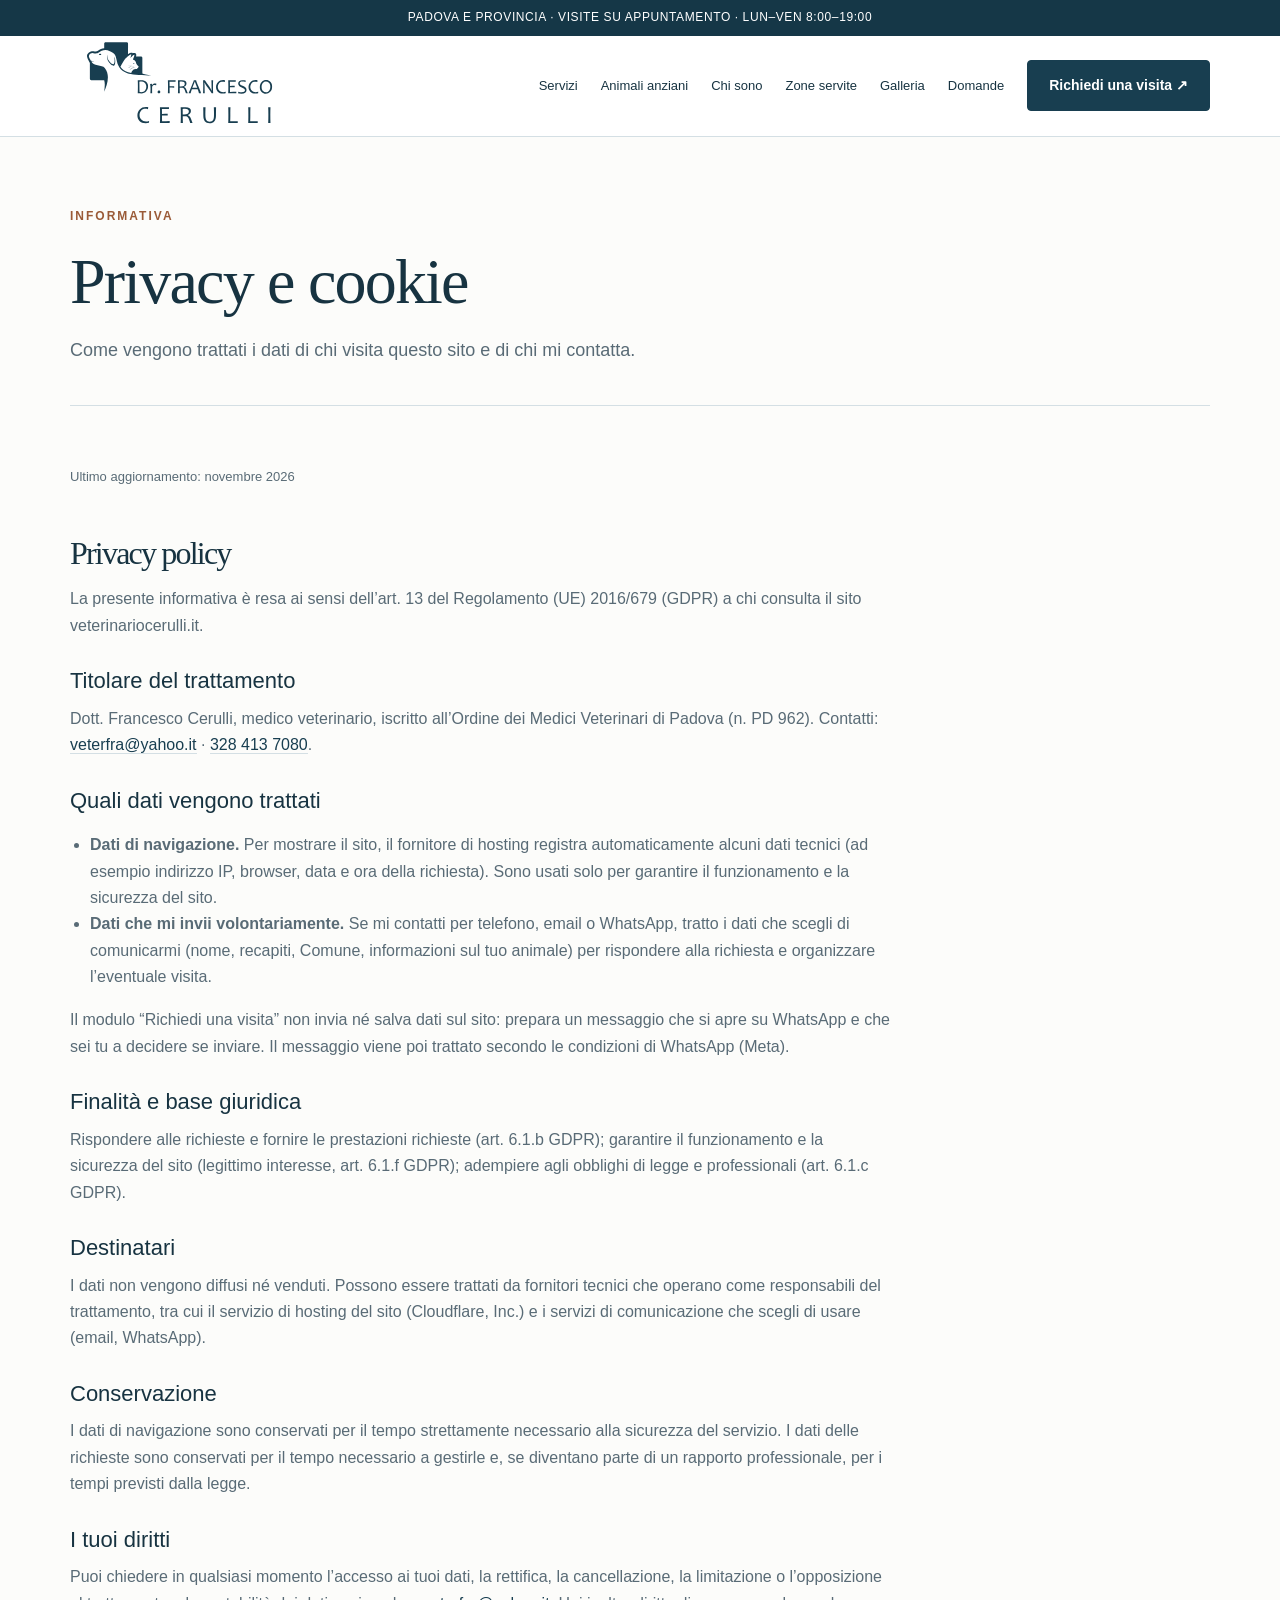
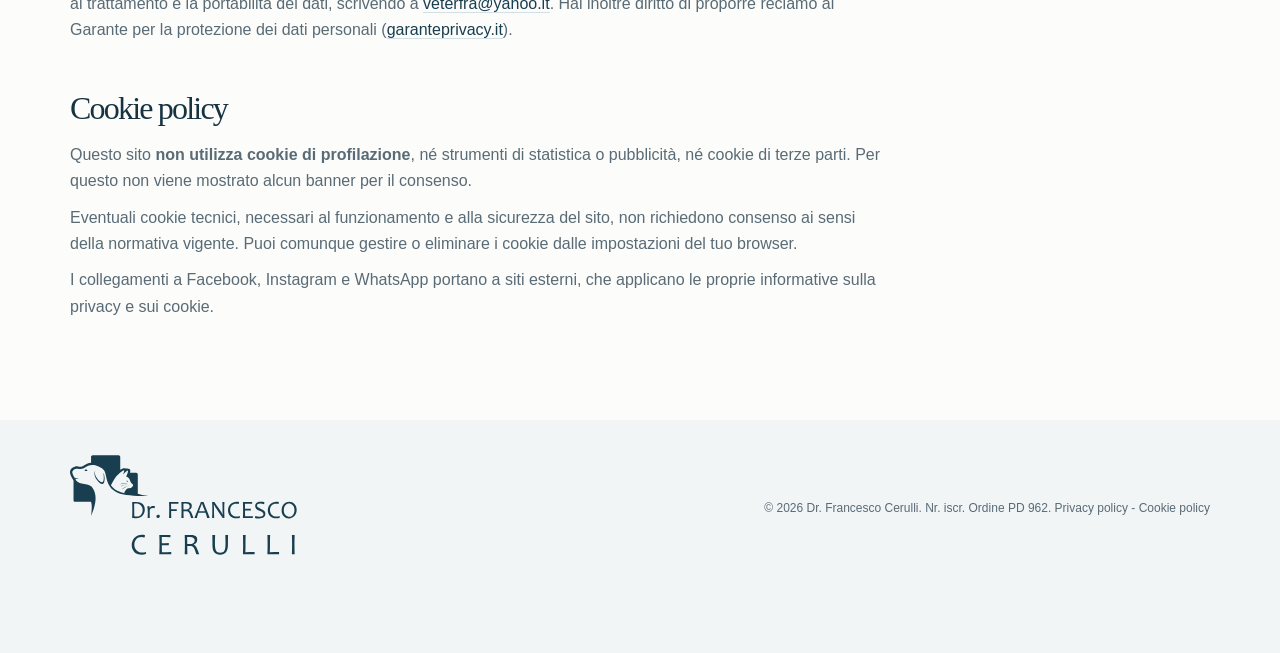
==== privacy.html @ a3e563b5 "Pagine Privacy/Cookie e Testimonianze, recensioni reali in home, redirect privacy" ====
<!doctype html><html lang="it"><head><meta charset="utf-8"><meta name="viewport" content="width=device-width,initial-scale=1"><meta name="description" content="Informativa privacy e cookie del sito veterinariocerulli.it."><title>Privacy e cookie | Francesco Cerulli, veterinario a domicilio</title><link rel="stylesheet" href="/assets/style.css"></head><body><a class="skip" href="#contenuto">Vai al contenuto</a><div class="topbar">PADOVA E PROVINCIA · VISITE SU APPUNTAMENTO · LUN–VEN 8:00–19:00</div><header class="header"><div class="wrap nav"><a class="brand" href="/"><img class="real-logo" src="assets/logo.svg" alt="Dott. Francesco Cerulli — logo con cane e gatto"></a><nav aria-label="Menu principale"><a href="/#servizi">Servizi</a><a href="/#anziani">Animali anziani</a><a href="/#chi-sono">Chi sono</a><a href="/#zone">Zone servite</a><a href="/#galleria">Galleria</a><a href="/#domande">Domande</a><a class="btn" href="/#contatti">Richiedi una visita ↗</a></nav><button class="menu" aria-label="Apri menu" aria-expanded="false">Menu ☰</button></div></header>
<main id="contenuto"><div class="wrap"><div class="page-hero"><div class="eyebrow">Informativa</div><h1 class="serif" style="font-size:clamp(42px,5vw,66px)">Privacy e cookie</h1><p>Come vengono trattati i dati di chi visita questo sito e di chi mi contatta.</p></div><div class="legal">
<p class="updated">Ultimo aggiornamento: novembre 2026</p>
<h2>Privacy policy</h2>
<p>La presente informativa è resa ai sensi dell’art. 13 del Regolamento (UE) 2016/679 (GDPR) a chi consulta il sito veterinariocerulli.it.</p>
<h3>Titolare del trattamento</h3>
<p>Dott. Francesco Cerulli, medico veterinario, iscritto all’Ordine dei Medici Veterinari di Padova (n. PD 962). Contatti: <a href="mailto:veterfra@yahoo.it">veterfra@yahoo.it</a> · <a href="tel:+393284137080">328 413 7080</a>.</p>
<h3>Quali dati vengono trattati</h3>
<ul><li><strong>Dati di navigazione.</strong> Per mostrare il sito, il fornitore di hosting registra automaticamente alcuni dati tecnici (ad esempio indirizzo IP, browser, data e ora della richiesta). Sono usati solo per garantire il funzionamento e la sicurezza del sito.</li>
<li><strong>Dati che mi invii volontariamente.</strong> Se mi contatti per telefono, email o WhatsApp, tratto i dati che scegli di comunicarmi (nome, recapiti, Comune, informazioni sul tuo animale) per rispondere alla richiesta e organizzare l’eventuale visita.</li></ul>
<p>Il modulo “Richiedi una visita” non invia né salva dati sul sito: prepara un messaggio che si apre su WhatsApp e che sei tu a decidere se inviare. Il messaggio viene poi trattato secondo le condizioni di WhatsApp (Meta).</p>
<h3>Finalità e base giuridica</h3>
<p>Rispondere alle richieste e fornire le prestazioni richieste (art. 6.1.b GDPR); garantire il funzionamento e la sicurezza del sito (legittimo interesse, art. 6.1.f GDPR); adempiere agli obblighi di legge e professionali (art. 6.1.c GDPR).</p>
<h3>Destinatari</h3>
<p>I dati non vengono diffusi né venduti. Possono essere trattati da fornitori tecnici che operano come responsabili del trattamento, tra cui il servizio di hosting del sito (Cloudflare, Inc.) e i servizi di comunicazione che scegli di usare (email, WhatsApp).</p>
<h3>Conservazione</h3>
<p>I dati di navigazione sono conservati per il tempo strettamente necessario alla sicurezza del servizio. I dati delle richieste sono conservati per il tempo necessario a gestirle e, se diventano parte di un rapporto professionale, per i tempi previsti dalla legge.</p>
<h3>I tuoi diritti</h3>
<p>Puoi chiedere in qualsiasi momento l’accesso ai tuoi dati, la rettifica, la cancellazione, la limitazione o l’opposizione al trattamento e la portabilità dei dati, scrivendo a <a href="mailto:veterfra@yahoo.it">veterfra@yahoo.it</a>. Hai inoltre diritto di proporre reclamo al Garante per la protezione dei dati personali (<a href="https://www.garanteprivacy.it" target="_blank" rel="noopener">garanteprivacy.it</a>).</p>
<h2 id="cookie">Cookie policy</h2>
<p>Questo sito <strong>non utilizza cookie di profilazione</strong>, né strumenti di statistica o pubblicità, né cookie di terze parti. Per questo non viene mostrato alcun banner per il consenso.</p>
<p>Eventuali cookie tecnici, necessari al funzionamento e alla sicurezza del sito, non richiedono consenso ai sensi della normativa vigente. Puoi comunque gestire o eliminare i cookie dalle impostazioni del tuo browser.</p>
<p>I collegamenti a Facebook, Instagram e WhatsApp portano a siti esterni, che applicano le proprie informative sulla privacy e sui cookie.</p>
</div></div></main><footer><div class="wrap footer-row"><div class="brand"><img class="real-logo" src="assets/logo.svg" alt="Dott. Francesco Cerulli — logo con cane e gatto"></div><div><p>© 2026 Dr. Francesco Cerulli. Nr. iscr. Ordine PD 962. <a href="/privacy">Privacy policy</a> - <a href="/privacy#cookie">Cookie policy</a></p></div></div></footer><div class="mobile-actions"><a class="btn light" href="tel:+393284137080">Chiama</a><a class="btn light" href="mailto:veterfra@yahoo.it?subject=Richiesta%20visita%20a%20domicilio">Email</a><a class="btn" href="/#contatti">Richiedi visita</a></div><script>document.querySelector('.menu').addEventListener('click',e=>{const open=document.querySelector('.header').classList.toggle('open');e.currentTarget.setAttribute('aria-expanded',open)});</script></body></html>
---- assets/style.css ----
:root{--green:#254b41;--sage:#e8eee6;--cream:#f8f6f0;--ink:#243c34;--muted:#637169;--line:#d6ded5;--gold:#bc8550}*{box-sizing:border-box}html{scroll-behavior:smooth;scroll-padding-top:100px}body{margin:0;background:var(--cream);color:var(--ink);font:17px/1.65 Arial,sans-serif}h1,h2,h3,p{margin:0}h1,h2,.serif{font-family:Georgia,serif;font-weight:400;line-height:1.08;letter-spacing:-1.5px}h1{font-size:clamp(48px,5.6vw,82px)}h2{font-size:clamp(35px,4vw,53px)}h3{font-size:22px;line-height:1.3;font-weight:500}p{color:var(--muted)}a{color:inherit;text-decoration:none}button,input,select,textarea{font:inherit}button,a,input,select,textarea{outline-offset:5px}button{cursor:pointer}.wrap{max-width:1220px;margin:auto;padding:0 40px}.eyebrow{text-transform:uppercase;letter-spacing:2px;font-size:12px;font-weight:700;color:#577064;margin-bottom:20px}.topbar{background:var(--green);color:#fff;text-align:center;padding:8px 15px;font-size:12px;letter-spacing:.6px}.header{position:sticky;top:0;background:#f8f6f0f5;backdrop-filter:blur(14px);z-index:20;border-bottom:1px solid var(--line)}.nav{display:flex;align-items:center;justify-content:space-between;gap:24px;height:90px}.brand{display:flex;align-items:center;gap:12px}.mark{border:1px solid #6f8b79;border-radius:50%;height:43px;width:43px;display:grid;place-items:center;font:26px Georgia}.brand strong{display:block;font-family:Georgia,serif;font-size:23px;font-weight:400;line-height:1.2}.brand small{font-size:10px;letter-spacing:2px;text-transform:uppercase}nav{display:flex;align-items:center;gap:23px;font-size:13px}.btn{display:inline-flex;align-items:center;justify-content:center;gap:12px;background:var(--green);color:white;border:1px solid var(--green);border-radius:5px;padding:14px 21px;font-size:14px;font-weight:600;line-height:1.5}.btn.light{background:transparent;color:var(--green);border-color:#aebeb1}.btn.white{background:var(--cream);color:var(--green);border-color:var(--cream)}.actions{display:flex;flex-wrap:wrap;gap:12px;margin-top:28px}.hero{display:grid;grid-template-columns:1.05fr 1fr;gap:55px;padding-top:64px;padding-bottom:65px;align-items:center}.hero p{max-width:460px;margin-top:25px;font-size:18px}.hero h1 em{color:#69816b;font-weight:400}.hero-photo{position:relative;height:560px}.hero-photo img{width:100%;height:100%;object-fit:cover;border-radius:110px 8px 8px 8px;object-position:center}.photo-note{position:absolute;left:-27px;bottom:30px;background:var(--cream);padding:19px 25px;box-shadow:0 10px 40px #233d3520;border-radius:5px;font-size:14px}.photo-note strong{display:block;font-family:Georgia;font-size:24px;font-weight:400}.small{font-size:13px}.trust{display:grid;grid-template-columns:repeat(3,1fr);border-top:1px solid var(--line);border-bottom:1px solid var(--line);padding:25px 0;gap:30px}.trust span{display:block;color:var(--muted);font-size:13px}.trust strong{font-size:15px;font-weight:500}section{padding:85px 0}.section-head{display:flex;justify-content:space-between;gap:40px;align-items:end;margin-bottom:36px}.section-head p{max-width:355px;font-size:15px}.cards{display:grid;grid-template-columns:repeat(3,1fr);gap:18px}.card{background:#fffdf8;padding:28px;border:1px solid var(--line);border-radius:8px;display:flex;flex-direction:column;align-items:start}.num{color:#799381;font-size:12px;letter-spacing:2px;margin-bottom:26px}.card p{font-size:15px;margin:14px 0 22px}.card button{margin-top:auto;background:none;border:0;border-bottom:1px solid #809586;color:var(--green);padding:0 0 5px;font-size:14px}.band{background:var(--sage)}.split{display:grid;grid-template-columns:1fr 1fr;gap:80px;align-items:center}.senior-art{background:var(--green);border-radius:9px;padding:43px;color:white;position:relative;overflow:hidden}.senior-art:after{content:'+';position:absolute;right:-15px;top:-100px;font:310px Georgia;color:#ffffff08}.senior-art .eyebrow{color:#bdcbb8}.senior-art h3{font-family:Georgia;font-size:35px;line-height:1.2}.check{padding:17px 0;border-bottom:1px solid #ffffff25;font-size:16px;display:flex;gap:14px}.check:last-of-type{border:0}.check span{color:#c3d3b8}.copy p{margin-top:20px}.steps{display:grid;grid-template-columns:repeat(3,1fr);gap:40px;margin-top:40px}.step{border-top:1px solid #aebfb1;padding-top:20px}.step b{font:32px Georgia;color:#718775}.step h3{margin:18px 0 12px}.step p{font-size:15px}.portrait{height:550px;width:100%;object-fit:cover;border-radius:8px 8px 100px 8px;object-position:50% 30%}.facts{margin-top:28px;display:flex;gap:35px;border-top:1px solid var(--line);padding-top:22px}.facts strong{font:30px Georgia}.facts small{display:block;font-size:12px;color:var(--muted)}.zone-grid{display:grid;grid-template-columns:1.2fr 1fr;gap:70px}.towns{display:flex;flex-wrap:wrap;gap:9px;margin:20px 0}.towns span{padding:7px 12px;border:1px solid #c5d2c2;border-radius:4px;font-size:13px}.info-box{border:1px solid var(--line);background:#fffdf8;border-radius:8px;padding:30px}.info-box h3{margin-bottom:18px}.info-box p{font-size:15px;margin:10px 0}.faq{max-width:850px;margin:35px auto 0}details{border-bottom:1px solid var(--line);padding:21px 0}summary{cursor:pointer;font-size:18px;list-style:none;display:flex;justify-content:space-between;gap:20px}summary:after{content:'+';color:#6f8b79}details[open] summary:after{content:'−'}details p{font-size:15px;margin-top:15px;max-width:760px}.contact{background:var(--green);color:var(--cream)}.contact .eyebrow,.contact p{color:#c7d5ca}.contact-grid{display:grid;grid-template-columns:.9fr 1.1fr;gap:80px}.contact a.phone{display:block;font-family:Georgia;font-size:35px;margin-top:30px}.contact .hours{margin-top:25px;font-size:14px}.form{background:var(--cream);color:var(--ink);border-radius:8px;padding:32px}.form h3{margin-bottom:7px}.form p{color:var(--muted);font-size:13px}.fields{display:grid;grid-template-columns:1fr 1fr;gap:16px;margin-top:22px}label{display:block;font-size:13px}input,select,textarea{display:block;width:100%;padding:12px;border:1px solid #c4d0c3;border-radius:4px;background:#fffdf9;color:var(--ink);margin-top:5px;min-width:0;font-size:15px}.full{grid-column:1/-1}textarea{resize:vertical}.form .btn{width:100%;margin-top:20px}.form .hint{margin-top:12px;font-size:12px;color:var(--muted)}footer{padding:35px 0 90px;font-size:12px}.footer-row{display:flex;align-items:center;justify-content:space-between;gap:30px}footer p{max-width:650px}.mobile-actions{display:none}.menu{display:none}.quote{padding:28px;border-left:2px solid #91a48b;background:#fffdf8}.quote p{font:22px/1.5 Georgia;color:var(--green)}.quote small{display:block;margin-top:17px;color:var(--muted)}.quotes{display:grid;grid-template-columns:1fr 1fr;gap:30px}.review-link{display:inline-block;margin-top:25px;font-size:14px;border-bottom:1px solid}.notice{background:#eee5d8;padding:15px 20px;font-size:14px;border-radius:5px;margin-top:25px;color:#625340}.modal{border:0;border-radius:10px;padding:38px;max-width:620px;width:calc(100% - 32px);background:var(--cream);color:var(--ink)}.modal::backdrop{background:#142b24aa;backdrop-filter:blur(5px)}.modal h2{font-size:36px;margin:15px 0 20px}.modal p{margin:12px 0;font-size:16px}.close{float:right;background:none;border:1px solid var(--line);border-radius:50%;width:35px;height:35px}.modal ul{padding-left:20px;color:var(--muted)}.center{text-align:center}.center p{max-width:580px;margin:20px auto}.skip{position:absolute;left:-9999px}.skip:focus{left:10px;z-index:99;background:white;padding:15px}
@media(max-width:1000px){.wrap{padding:0 25px}nav{gap:14px}nav a:not(.btn){display:none}.hero{gap:30px}.hero-photo{height:500px}.split,.contact-grid{gap:40px}.cards{grid-template-columns:repeat(2,1fr)}}@media(max-width:650px){body{font-size:16px}.wrap{padding:0 22px}.nav{height:76px}.brand strong{font-size:19px}.brand small{font-size:8px}nav .btn{display:none}.menu{display:block;border:1px solid var(--line);background:none;border-radius:5px;padding:8px 12px}.header.open nav{position:absolute;top:76px;left:0;right:0;display:flex;flex-direction:column;align-items:stretch;background:var(--cream);padding:20px;box-shadow:0 15px 20px #0001}.header.open nav a{display:block;padding:10px}.hero{grid-template-columns:1fr;padding-top:40px;padding-bottom:35px;gap:35px}h1{font-size:50px}.hero p{font-size:16px}.hero-photo{height:360px;margin-left:12px}.hero-photo img{border-radius:75px 6px 6px 6px}.photo-note{left:-12px;bottom:18px;padding:15px 20px}.trust{grid-template-columns:1fr;gap:15px;padding:22px 0}.trust div{display:flex;align-items:baseline;justify-content:space-between;gap:10px}.trust span{font-size:11px}.trust strong{font-size:13px}section{padding:55px 0}.section-head,.split,.zone-grid,.contact-grid{display:grid;grid-template-columns:1fr;gap:30px}.cards,.steps,.quotes{grid-template-columns:1fr}.card{padding:25px}.num{margin-bottom:16px}.senior-art{padding:28px}.steps{gap:22px}.portrait{height:420px}.fields{grid-template-columns:1fr}.full{grid-column:auto}.form{padding:24px}.mobile-actions{display:flex;position:fixed;bottom:0;left:0;right:0;background:var(--cream);padding:10px 15px calc(10px + env(safe-area-inset-bottom));gap:10px;box-shadow:0 -4px 20px #0001;z-index:25}.mobile-actions a{flex:1;padding:12px 10px}.footer-row{flex-direction:column;text-align:center}.topbar{font-size:10px}.facts{gap:28px}}

/* Restyling petrolio, bianco e rame */
:root{--green:#183e50;--sage:#eaf0f3;--cream:#fcfcfa;--ink:#173341;--muted:#596b76;--line:#d4dfe4;--gold:#aa643e}
body{background:#fcfcfa}h1,h2,.serif{font-family:Georgia,serif;letter-spacing:-1.8px}.topbar{background:#153747}.header{background:#fcfcfaf5}.brand .mark{border-color:#a96e49;color:#a96e49}.eyebrow{color:#9a5a37}.hero{gap:45px;grid-template-columns:.9fr 1.25fr;padding-top:54px;padding-bottom:55px}.hero h1 em{color:#a26340}.hero-photo{height:555px}.hero-photo img{border-radius:8px;object-position:52% center;box-shadow:18px 18px 0 #e6edf0}.photo-note{left:-20px;bottom:22px;border-left:3px solid #b57950;box-shadow:0 12px 30px #15374715}.btn{border-radius:4px;transition:background .2s,transform .2s}.btn:hover{background:#28576b;transform:translateY(-1px)}.btn.light{border-color:#aebfc8}.btn.light:hover{background:#eaf0f3}.btn.white:hover{background:white}.trust{background:#eff3f5;padding:25px 28px;border:0;border-radius:4px}.card{background:white;border-color:#dce4e8;border-radius:4px;border-top:3px solid #aec1ca;transition:box-shadow .2s,border-color .2s}.card:hover{box-shadow:0 12px 30px #1537470c;border-top-color:#ad7049}.num,.step b{color:#9a5a37}.card button{border-color:#a96e49}.senior-art{background:#173e50;border-radius:5px}.senior-art .eyebrow{color:#dfb99b}.senior-art .check span{color:#dfb99b}.senior-art p{color:#dae4e9!important}.check{border-bottom-color:#ffffff26}.portrait{height:610px;object-position:center 25%;border-radius:5px;box-shadow:-15px 15px 0 #dce5e9}.facts{border-color:#c7d7de}.towns span{border-color:#c2d1d9;background:#f5f8f9}.info-box{background:#fff;border-radius:4px}.quote{border-left-color:#ad7049;background:#fff}.notice{background:#f2ebe5;color:#695446}.contact{background:#153747}.contact .eyebrow{color:#e2b796}.contact p{color:#d0dde4}.form{box-shadow:0 15px 45px #001b2920;border-radius:5px}.form p{color:var(--muted)}input,select,textarea{background:white;border-color:#c6d4db}input:focus,select:focus,textarea:focus{outline:2px solid #ab754f}summary:after{color:#a26340}.quote p{color:#183e50}footer{background:#f2f5f6}.modal{border-top:4px solid #a96e49}
@media(max-width:1000px){.hero{grid-template-columns:1fr 1.15fr;gap:30px}.hero-photo{height:520px}.portrait{height:550px}}@media(max-width:650px){.hero{grid-template-columns:1fr;gap:32px;padding-top:35px;padding-bottom:35px}.hero-photo{height:340px;margin-left:0;margin-right:9px}.hero-photo img{object-position:52% center;box-shadow:9px 9px 0 #e6edf0}.photo-note{left:-5px;bottom:12px;padding:12px 16px;max-width:95%}.photo-note strong{font-size:21px}.photo-note{font-size:12px}.trust{padding:22px 16px}.portrait{height:510px;object-position:center 20%;box-shadow:-8px 8px 0 #dce5e9}.header.open nav{background:#fcfcfa}}

.real-logo{display:block;width:230px;height:88px;object-fit:contain}.nav{height:100px}.header{background:#fff}footer .real-logo{width:240px;height:auto} @media(max-width:650px){.real-logo{width:190px;height:76px}.nav{height:84px}.header.open nav{top:84px}footer .real-logo{width:230px}}
@media(max-width:650px){.mobile-actions{gap:7px;padding-left:10px;padding-right:10px}.mobile-actions a{font-size:12px;padding:12px 7px;white-space:nowrap}.mobile-actions a:last-child{flex:1.35}}
.cat-photo{width:100%;height:450px;object-fit:cover;border-radius:5px;box-shadow:-12px 12px 0 #e6edf0}@media(max-width:650px){.cat-photo{height:320px;box-shadow:-7px 7px 0 #e6edf0}}

/* Ritocchi richiesti ai soli riquadri introduttivi */
.hero-photo{height:auto;display:flex;flex-direction:column;gap:20px}.hero-photo>img{height:555px;flex:none}.photo-note{position:static;max-width:none;align-self:stretch;margin:0 0 0 18px;box-shadow:0 6px 20px #1537470a}
.trust{gap:0;padding:25px 18px;border:1px solid var(--line);box-shadow:0 7px 22px #15374708}.trust>div{padding:4px 24px;border-left:1px solid var(--line)}.trust>div:first-child{border-left:0}.trust strong{display:block;margin-bottom:5px;color:var(--green)}
@media(max-width:1000px){.hero-photo>img{height:520px}}
@media(max-width:650px){.hero-photo{height:auto;gap:16px}.hero-photo>img{height:340px}.photo-note{margin:0;max-width:100%;padding:15px 16px}.trust{padding:8px 18px}.trust>div{display:block;padding:16px 0;border-left:0;border-top:1px solid var(--line)}.trust>div:first-child{border-top:0}.trust strong{font-size:14px}.trust span{font-size:12px}}

.social-links{display:flex;flex-wrap:wrap;gap:12px;margin-top:24px}.social-link{display:inline-flex;align-items:center;gap:10px;min-height:44px;padding:9px 15px;border:1px solid #c7d5ca80;border-radius:5px;font-size:14px;color:var(--cream);transition:background .2s}.social-link:hover,.social-link:focus-visible{background:#ffffff18}.social-link svg{width:22px;height:22px;flex-shrink:0}

.gallery{display:grid;grid-template-columns:repeat(3,1fr);gap:16px}.gallery button{padding:0;border:0;background:none;display:block;aspect-ratio:4/3;overflow:hidden;border-radius:5px;box-shadow:0 8px 24px #1537470d}.gallery img{width:100%;height:100%;object-fit:cover;object-position:center 22%;transition:transform .35s}.gallery button:hover img{transform:scale(1.04)}
.lightbox{border:0;padding:0;background:none;max-width:min(1100px,94vw);max-height:92vh;overflow:visible}.lightbox::backdrop{background:#0d2029e6}.lightbox img{display:block;max-width:100%;max-height:82vh;border-radius:5px;margin:auto}.lightbox p{color:#e6edf0;text-align:center;margin-top:12px;font-size:15px}.lightbox .close{position:fixed;top:18px;right:18px;color:#fff;border-color:#ffffff55}.lb-nav{position:fixed;top:50%;transform:translateY(-50%);background:#ffffff1c;color:#fff;border:1px solid #ffffff40;border-radius:50%;width:46px;height:46px;font-size:22px}.lb-prev{left:16px}.lb-next{right:16px}
@media(max-width:1000px){.gallery{grid-template-columns:repeat(2,1fr)}}@media(max-width:650px){.gallery{gap:10px}.lb-nav{top:auto;bottom:20px;transform:none}}

.page-hero{padding:70px 0 40px;border-bottom:1px solid var(--line)}.page-hero p{max-width:620px;margin-top:20px;font-size:18px}
.legal{max-width:820px;padding:50px 0 90px}.legal h2{font-size:32px;margin:48px 0 16px}.legal h3{margin:28px 0 10px}.legal p,.legal li{font-size:16px;color:var(--muted)}.legal p{margin:10px 0}.legal ul{padding-left:20px}.legal a{border-bottom:1px solid var(--line);color:var(--green)}.legal .updated{font-size:13px}
.reviews{display:grid;grid-template-columns:repeat(2,1fr);gap:22px;padding:50px 0 90px}.reviews .quote p{font-size:19px}
@media(max-width:650px){.page-hero{padding:45px 0 30px}.reviews{grid-template-columns:1fr}.legal h2{font-size:27px}}
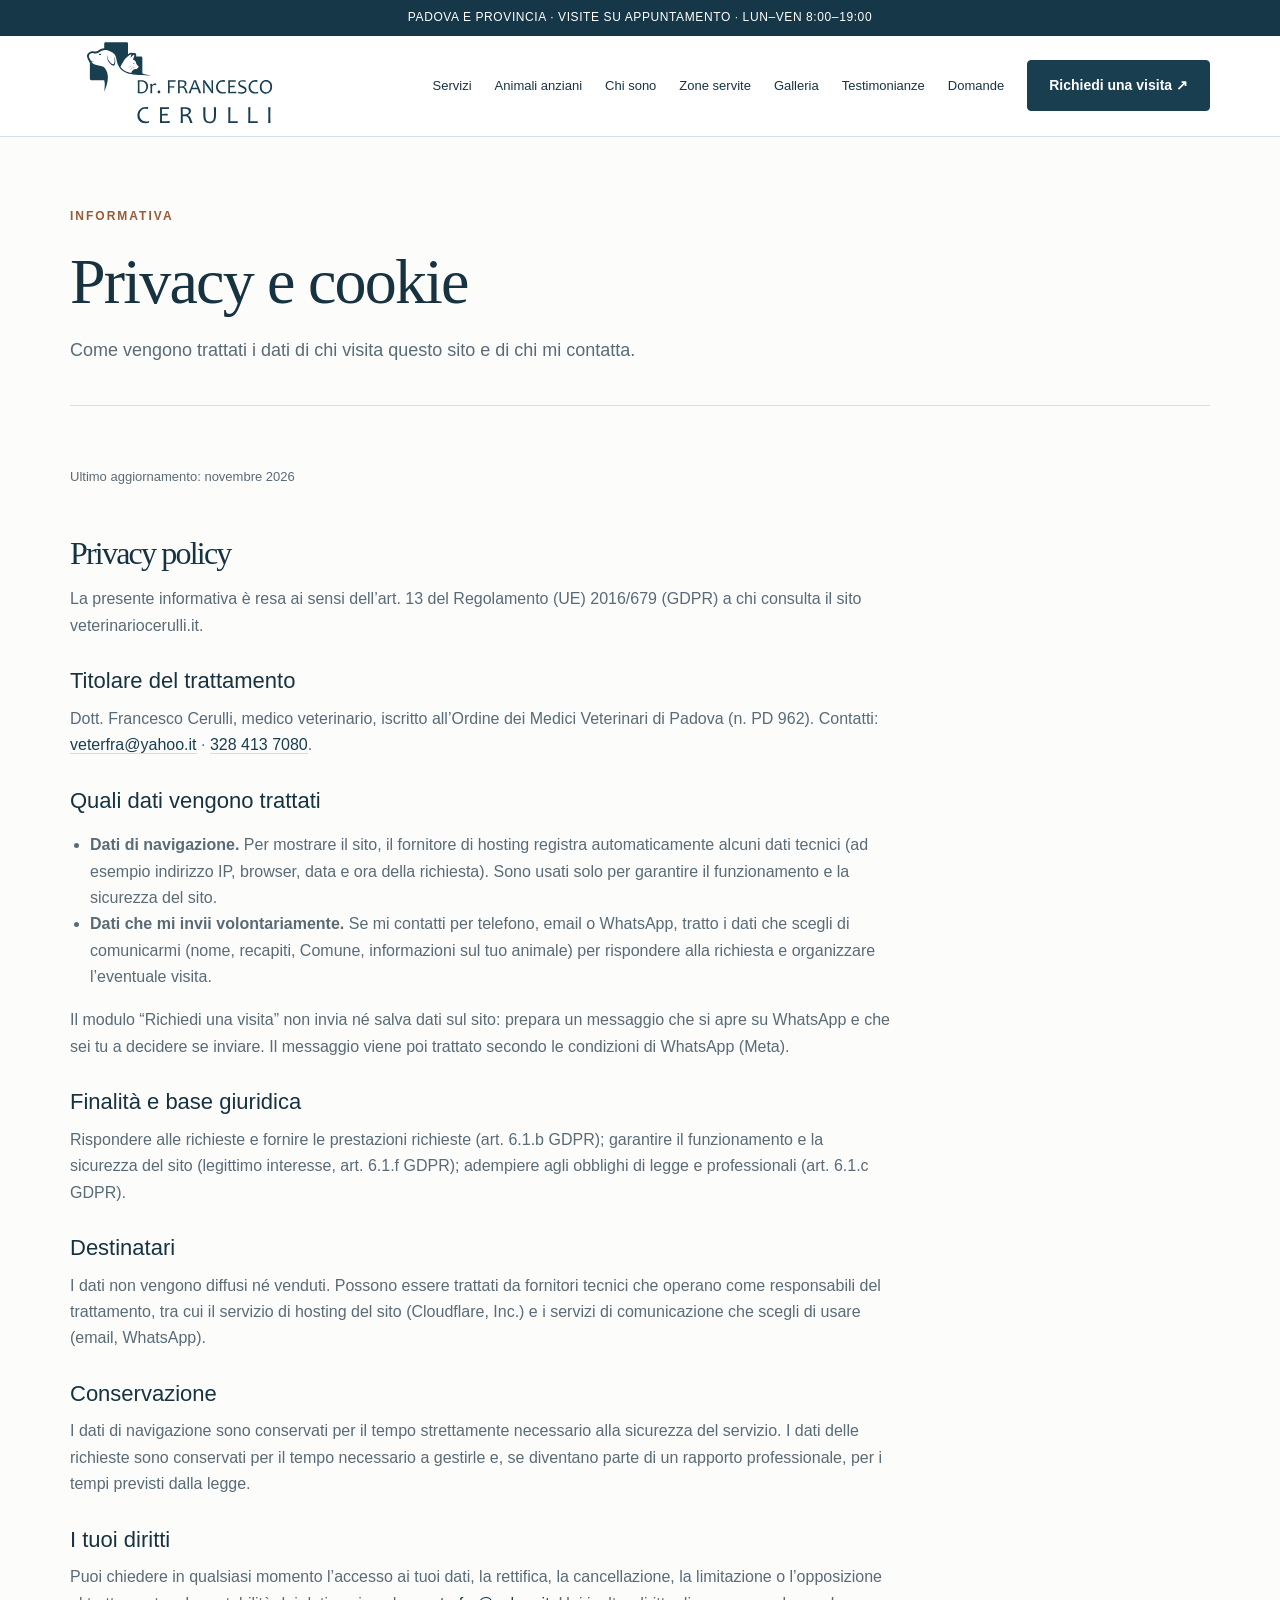
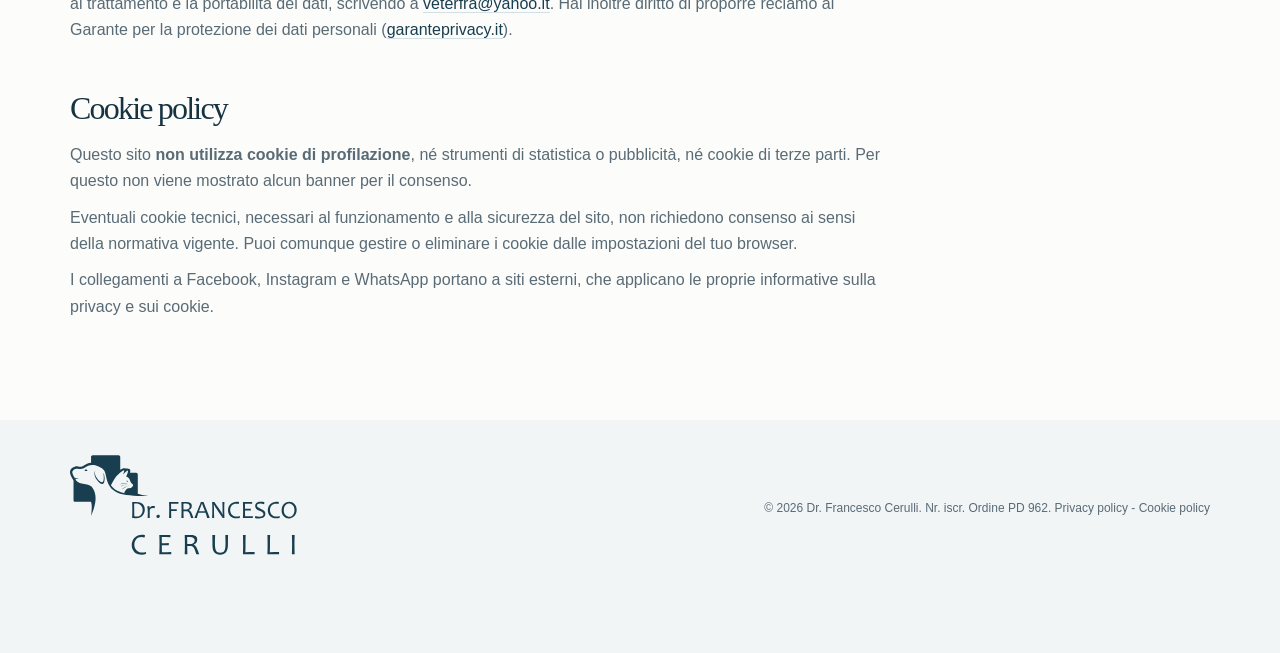
==== commit 1a63423f: "SEO: title/description, H1 con keyword, schema VeterinaryCare, Open Graph, favicon, sitemap, noindex" ====
--- a/privacy.html
+++ b/privacy.html
@@ -1,4 +1,4 @@
-<!doctype html><html lang="it"><head><meta charset="utf-8"><meta name="viewport" content="width=device-width,initial-scale=1"><meta name="description" content="Informativa privacy e cookie del sito veterinariocerulli.it."><title>Privacy e cookie | Francesco Cerulli, veterinario a domicilio</title><link rel="stylesheet" href="/assets/style.css"></head><body><a class="skip" href="#contenuto">Vai al contenuto</a><div class="topbar">PADOVA E PROVINCIA · VISITE SU APPUNTAMENTO · LUN–VEN 8:00–19:00</div><header class="header"><div class="wrap nav"><a class="brand" href="/"><img class="real-logo" src="assets/logo.svg" alt="Dott. Francesco Cerulli — logo con cane e gatto"></a><nav aria-label="Menu principale"><a href="/#servizi">Servizi</a><a href="/#anziani">Animali anziani</a><a href="/#chi-sono">Chi sono</a><a href="/#zone">Zone servite</a><a href="/#galleria">Galleria</a><a href="/#domande">Domande</a><a class="btn" href="/#contatti">Richiedi una visita ↗</a></nav><button class="menu" aria-label="Apri menu" aria-expanded="false">Menu ☰</button></div></header>
+<!doctype html><html lang="it"><head><meta charset="utf-8"><meta name="viewport" content="width=device-width,initial-scale=1"><meta name="description" content="Informativa privacy e cookie del sito veterinariocerulli.it."><title>Privacy e cookie | Francesco Cerulli, veterinario a domicilio</title><link rel="canonical" href="https://veterinariocerulli.it/privacy"><link rel="icon" href="/favicon.svg" type="image/svg+xml"><link rel="icon" href="/favicon-32.png" sizes="32x32" type="image/png"><link rel="apple-touch-icon" href="/apple-touch-icon.png"><meta name="theme-color" content="#183e50"><meta property="og:type" content="website"><meta property="og:locale" content="it_IT"><meta property="og:site_name" content="Dott. Francesco Cerulli – Veterinario a domicilio"><meta property="og:title" content="Privacy e cookie | Francesco Cerulli, veterinario a domicilio"><meta property="og:description" content="Informativa privacy e cookie del sito veterinariocerulli.it."><meta property="og:url" content="https://veterinariocerulli.it/privacy"><meta property="og:image" content="https://veterinariocerulli.it/assets/og-image.jpg"><meta property="og:image:width" content="1200"><meta property="og:image:height" content="630"><meta name="twitter:card" content="summary_large_image"><link rel="stylesheet" href="/assets/style.css"></head><body><a class="skip" href="#contenuto">Vai al contenuto</a><div class="topbar">PADOVA E PROVINCIA · VISITE SU APPUNTAMENTO · LUN–VEN 8:00–19:00</div><header class="header"><div class="wrap nav"><a class="brand" href="/"><img class="real-logo" src="assets/logo.svg" alt="Dott. Francesco Cerulli — logo con cane e gatto" width="230" height="88"></a><nav aria-label="Menu principale"><a href="/#servizi">Servizi</a><a href="/#anziani">Animali anziani</a><a href="/#chi-sono">Chi sono</a><a href="/#zone">Zone servite</a><a href="/#galleria">Galleria</a><a href="/testimonianze">Testimonianze</a><a href="/#domande">Domande</a><a class="btn" href="/#contatti">Richiedi una visita ↗</a></nav><button class="menu" aria-label="Apri menu" aria-expanded="false">Menu ☰</button></div></header>
 <main id="contenuto"><div class="wrap"><div class="page-hero"><div class="eyebrow">Informativa</div><h1 class="serif" style="font-size:clamp(42px,5vw,66px)">Privacy e cookie</h1><p>Come vengono trattati i dati di chi visita questo sito e di chi mi contatta.</p></div><div class="legal">
 <p class="updated">Ultimo aggiornamento: novembre 2026</p>
 <h2>Privacy policy</h2>
@@ -21,4 +21,4 @@
 <p>Questo sito <strong>non utilizza cookie di profilazione</strong>, né strumenti di statistica o pubblicità, né cookie di terze parti. Per questo non viene mostrato alcun banner per il consenso.</p>
 <p>Eventuali cookie tecnici, necessari al funzionamento e alla sicurezza del sito, non richiedono consenso ai sensi della normativa vigente. Puoi comunque gestire o eliminare i cookie dalle impostazioni del tuo browser.</p>
 <p>I collegamenti a Facebook, Instagram e WhatsApp portano a siti esterni, che applicano le proprie informative sulla privacy e sui cookie.</p>
-</div></div></main><footer><div class="wrap footer-row"><div class="brand"><img class="real-logo" src="assets/logo.svg" alt="Dott. Francesco Cerulli — logo con cane e gatto"></div><div><p>© 2026 Dr. Francesco Cerulli. Nr. iscr. Ordine PD 962. <a href="/privacy">Privacy policy</a> - <a href="/privacy#cookie">Cookie policy</a></p></div></div></footer><div class="mobile-actions"><a class="btn light" href="tel:+393284137080">Chiama</a><a class="btn light" href="mailto:veterfra@yahoo.it?subject=Richiesta%20visita%20a%20domicilio">Email</a><a class="btn" href="/#contatti">Richiedi visita</a></div><script>document.querySelector('.menu').addEventListener('click',e=>{const open=document.querySelector('.header').classList.toggle('open');e.currentTarget.setAttribute('aria-expanded',open)});</script></body></html>
+</div></div></main><footer><div class="wrap footer-row"><div class="brand"><img class="real-logo" src="assets/logo.svg" alt="Dott. Francesco Cerulli — logo con cane e gatto" width="230" height="88"></div><div><p>© 2026 Dr. Francesco Cerulli. Nr. iscr. Ordine PD 962. <a href="/privacy">Privacy policy</a> - <a href="/privacy#cookie">Cookie policy</a></p></div></div></footer><div class="mobile-actions"><a class="btn light" href="tel:+393284137080">Chiama</a><a class="btn light" href="mailto:veterfra@yahoo.it?subject=Richiesta%20visita%20a%20domicilio">Email</a><a class="btn" href="/#contatti">Richiedi visita</a></div><script>document.querySelector('.menu').addEventListener('click',e=>{const open=document.querySelector('.header').classList.toggle('open');e.currentTarget.setAttribute('aria-expanded',open)});</script></body></html>
--- a/assets/style.css
+++ b/assets/style.css
@@ -27,3 +27,5 @@
 .legal{max-width:820px;padding:50px 0 90px}.legal h2{font-size:32px;margin:48px 0 16px}.legal h3{margin:28px 0 10px}.legal p,.legal li{font-size:16px;color:var(--muted)}.legal p{margin:10px 0}.legal ul{padding-left:20px}.legal a{border-bottom:1px solid var(--line);color:var(--green)}.legal .updated{font-size:13px}
 .reviews{display:grid;grid-template-columns:repeat(2,1fr);gap:22px;padding:50px 0 90px}.reviews .quote p{font-size:19px}
 @media(max-width:650px){.page-hero{padding:45px 0 30px}.reviews{grid-template-columns:1fr}.legal h2{font-size:27px}}
+.review-cta{display:flex;align-items:center;justify-content:space-between;gap:24px;margin-top:32px;padding:22px 26px;background:#fff;border:1px solid var(--line);border-left:3px solid var(--gold);border-radius:5px;max-width:860px}.review-cta strong{display:block;font-size:17px;color:var(--green)}.review-cta span{font-size:14px;color:var(--muted)}.review-cta .btn{white-space:nowrap;flex:none}@media(max-width:650px){.review-cta{flex-direction:column;align-items:stretch}.review-cta .btn{white-space:normal}}
+nav a{white-space:nowrap}@media(max-width:1250px) and (min-width:1001px){nav{gap:15px;font-size:12.5px}.real-logo{width:190px}}@media(max-width:1150px) and (min-width:1001px){nav a[href="/#anziani"]{display:none}}
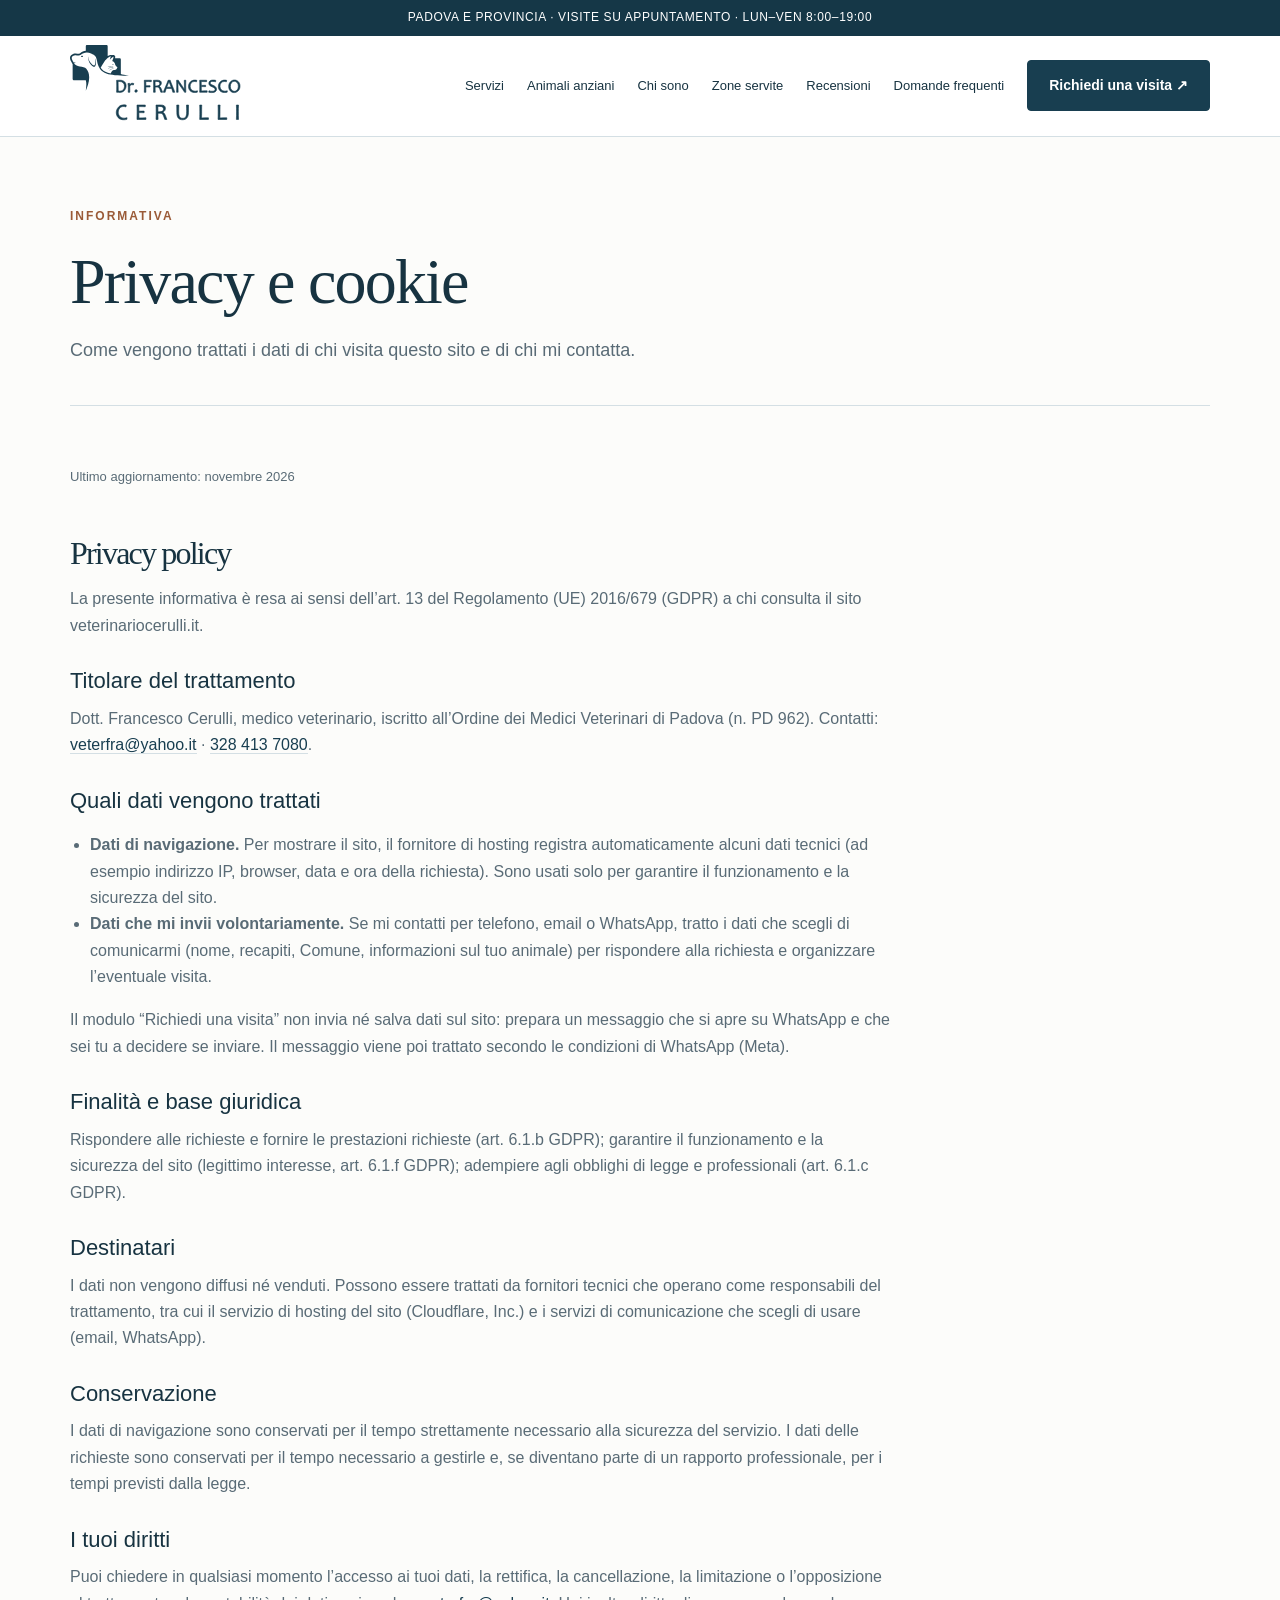
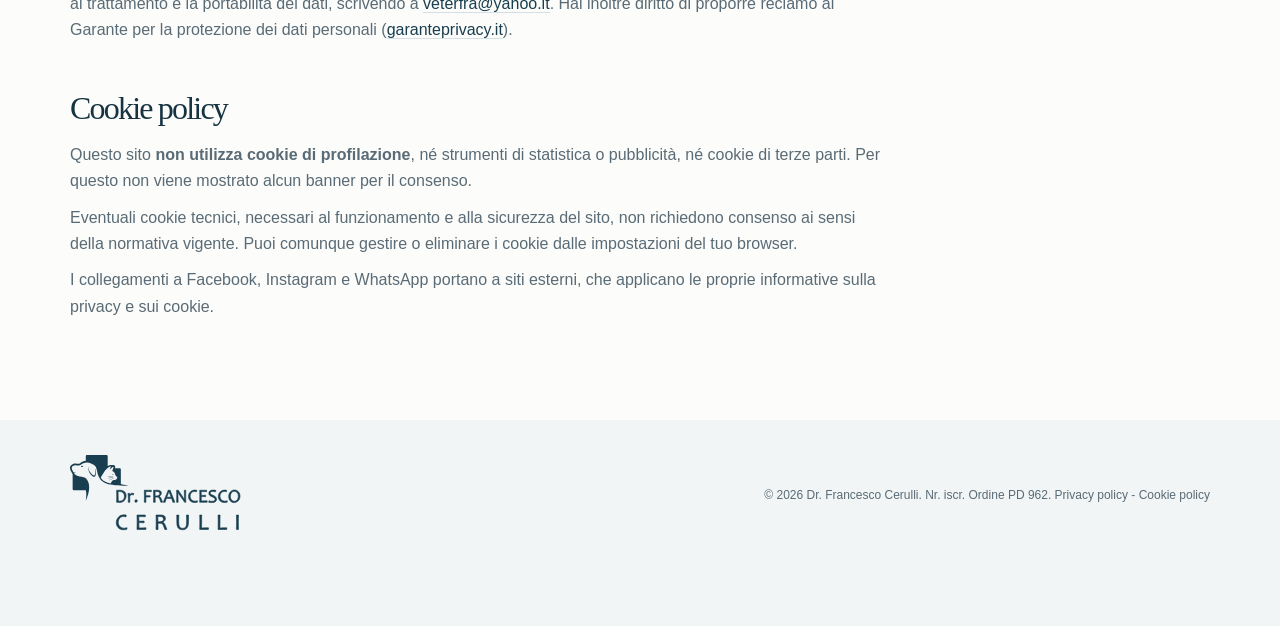
==== commit cc4901e2: "Modifiche del dottore: logo, recensioni, via galleria, Noventa Padovana, foto più chiara, FAQ pagame" ====
--- a/privacy.html
+++ b/privacy.html
@@ -1,4 +1,4 @@
-<!doctype html><html lang="it"><head><meta charset="utf-8"><meta name="viewport" content="width=device-width,initial-scale=1"><meta name="description" content="Informativa privacy e cookie del sito veterinariocerulli.it."><title>Privacy e cookie | Francesco Cerulli, veterinario a domicilio</title><link rel="canonical" href="https://veterinariocerulli.it/privacy"><link rel="icon" href="/favicon.svg" type="image/svg+xml"><link rel="icon" href="/favicon-32.png" sizes="32x32" type="image/png"><link rel="apple-touch-icon" href="/apple-touch-icon.png"><meta name="theme-color" content="#183e50"><meta property="og:type" content="website"><meta property="og:locale" content="it_IT"><meta property="og:site_name" content="Dott. Francesco Cerulli – Veterinario a domicilio"><meta property="og:title" content="Privacy e cookie | Francesco Cerulli, veterinario a domicilio"><meta property="og:description" content="Informativa privacy e cookie del sito veterinariocerulli.it."><meta property="og:url" content="https://veterinariocerulli.it/privacy"><meta property="og:image" content="https://veterinariocerulli.it/assets/og-image.jpg"><meta property="og:image:width" content="1200"><meta property="og:image:height" content="630"><meta name="twitter:card" content="summary_large_image"><link rel="stylesheet" href="/assets/style.css"></head><body><a class="skip" href="#contenuto">Vai al contenuto</a><div class="topbar">PADOVA E PROVINCIA · VISITE SU APPUNTAMENTO · LUN–VEN 8:00–19:00</div><header class="header"><div class="wrap nav"><a class="brand" href="/"><img class="real-logo" src="assets/logo.svg" alt="Dott. Francesco Cerulli — logo con cane e gatto" width="230" height="88"></a><nav aria-label="Menu principale"><a href="/#servizi">Servizi</a><a href="/#anziani">Animali anziani</a><a href="/#chi-sono">Chi sono</a><a href="/#zone">Zone servite</a><a href="/#galleria">Galleria</a><a href="/testimonianze">Testimonianze</a><a href="/#domande">Domande</a><a class="btn" href="/#contatti">Richiedi una visita ↗</a></nav><button class="menu" aria-label="Apri menu" aria-expanded="false">Menu ☰</button></div></header>
+<!doctype html><html lang="it"><head><meta charset="utf-8"><meta name="viewport" content="width=device-width,initial-scale=1"><meta name="description" content="Informativa privacy e cookie del sito veterinariocerulli.it."><title>Privacy e cookie | Francesco Cerulli, veterinario a domicilio</title><link rel="canonical" href="https://veterinariocerulli.it/privacy"><link rel="icon" href="/favicon.svg" type="image/svg+xml"><link rel="icon" href="/favicon-32.png" sizes="32x32" type="image/png"><link rel="apple-touch-icon" href="/apple-touch-icon.png"><meta name="theme-color" content="#183e50"><meta property="og:type" content="website"><meta property="og:locale" content="it_IT"><meta property="og:site_name" content="Dott. Francesco Cerulli – Veterinario a domicilio"><meta property="og:title" content="Privacy e cookie | Francesco Cerulli, veterinario a domicilio"><meta property="og:description" content="Informativa privacy e cookie del sito veterinariocerulli.it."><meta property="og:url" content="https://veterinariocerulli.it/privacy"><meta property="og:image" content="https://veterinariocerulli.it/assets/og-image.jpg"><meta property="og:image:width" content="1200"><meta property="og:image:height" content="630"><meta name="twitter:card" content="summary_large_image"><link rel="stylesheet" href="/assets/style.css"></head><body><a class="skip" href="#contenuto">Vai al contenuto</a><div class="topbar">PADOVA E PROVINCIA · VISITE SU APPUNTAMENTO · LUN–VEN 8:00–19:00</div><header class="header"><div class="wrap nav"><a class="brand" href="/"><img class="real-logo" src="assets/logo.svg" alt="Dott. Francesco Cerulli — logo con cane e gatto" width="230" height="88"></a><nav aria-label="Menu principale"><a href="/#servizi">Servizi</a><a href="/#anziani">Animali anziani</a><a href="/#chi-sono">Chi sono</a><a href="/#zone">Zone servite</a><a href="/recensioni">Recensioni</a><a href="/#domande">Domande frequenti</a><a class="btn" href="/#contatti">Richiedi una visita ↗</a></nav><button class="menu" aria-label="Apri menu" aria-expanded="false">Menu ☰</button></div></header>
 <main id="contenuto"><div class="wrap"><div class="page-hero"><div class="eyebrow">Informativa</div><h1 class="serif" style="font-size:clamp(42px,5vw,66px)">Privacy e cookie</h1><p>Come vengono trattati i dati di chi visita questo sito e di chi mi contatta.</p></div><div class="legal">
 <p class="updated">Ultimo aggiornamento: novembre 2026</p>
 <h2>Privacy policy</h2>
--- a/assets/style.css
+++ b/assets/style.css
@@ -29,3 +29,4 @@
 @media(max-width:650px){.page-hero{padding:45px 0 30px}.reviews{grid-template-columns:1fr}.legal h2{font-size:27px}}
 .review-cta{display:flex;align-items:center;justify-content:space-between;gap:24px;margin-top:32px;padding:22px 26px;background:#fff;border:1px solid var(--line);border-left:3px solid var(--gold);border-radius:5px;max-width:860px}.review-cta strong{display:block;font-size:17px;color:var(--green)}.review-cta span{font-size:14px;color:var(--muted)}.review-cta .btn{white-space:nowrap;flex:none}@media(max-width:650px){.review-cta{flex-direction:column;align-items:stretch}.review-cta .btn{white-space:normal}}
 nav a{white-space:nowrap}@media(max-width:1250px) and (min-width:1001px){nav{gap:15px;font-size:12.5px}.real-logo{width:190px}}@media(max-width:1150px) and (min-width:1001px){nav a[href="/#anziani"]{display:none}}
+.real-logo{width:180px!important;height:auto!important}@media(max-width:650px){.real-logo{width:150px!important}}
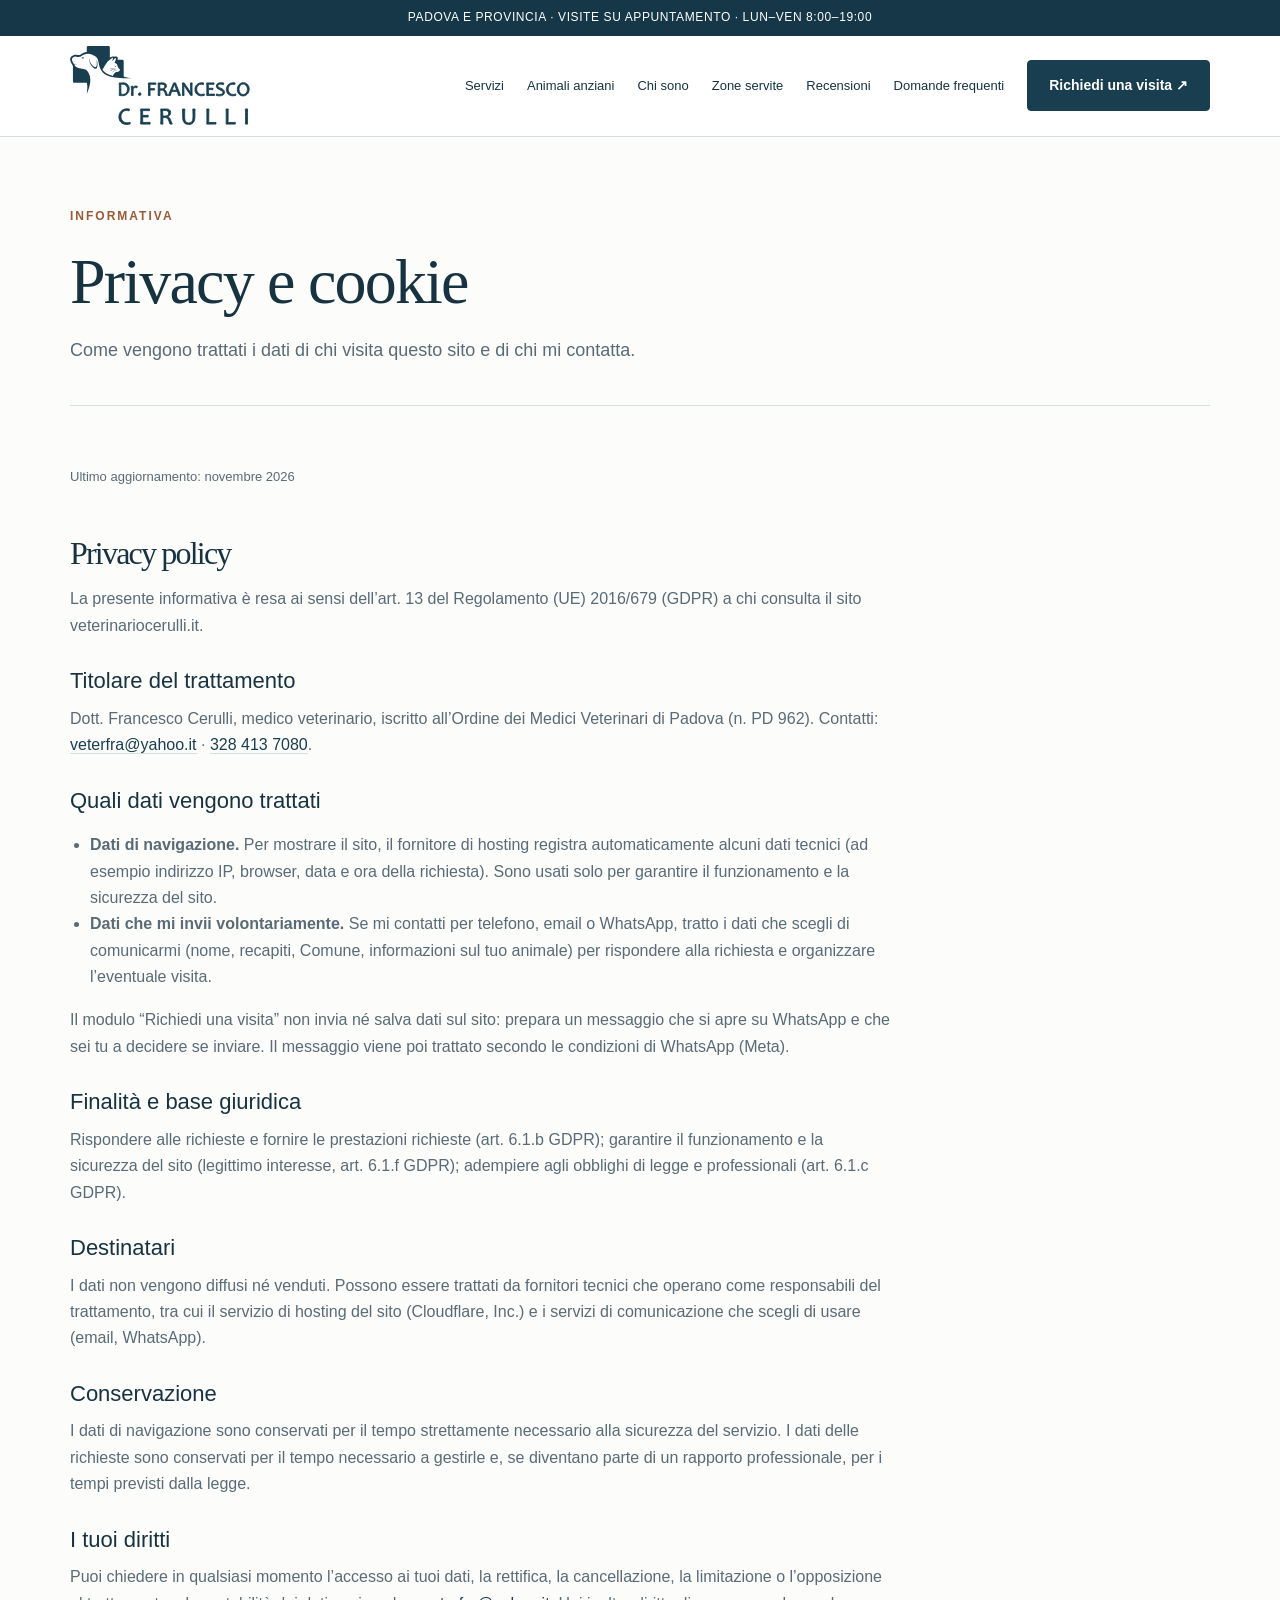
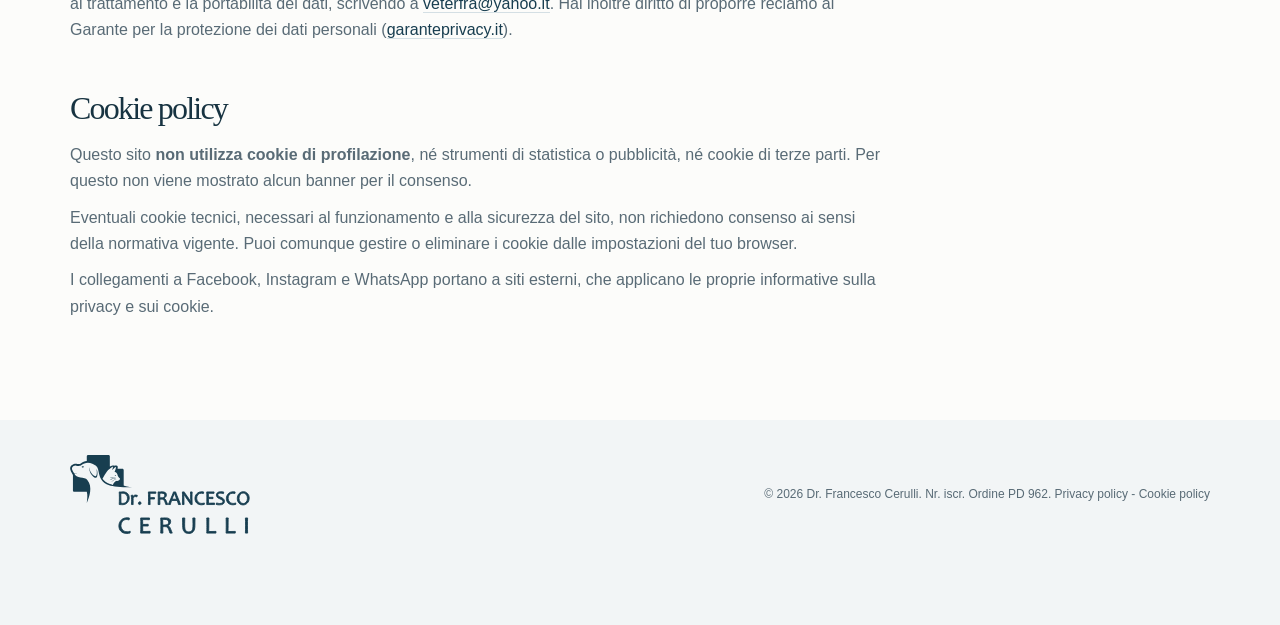
==== commit 23e1d5d1: "Logo: scritta più spessa come la bozza, margini rifilati, nuovo nome file per svuotare la cache; cac" ====
--- a/privacy.html
+++ b/privacy.html
@@ -1,4 +1,4 @@
-<!doctype html><html lang="it"><head><meta charset="utf-8"><meta name="viewport" content="width=device-width,initial-scale=1"><meta name="description" content="Informativa privacy e cookie del sito veterinariocerulli.it."><title>Privacy e cookie | Francesco Cerulli, veterinario a domicilio</title><link rel="canonical" href="https://veterinariocerulli.it/privacy"><link rel="icon" href="/favicon.svg" type="image/svg+xml"><link rel="icon" href="/favicon-32.png" sizes="32x32" type="image/png"><link rel="apple-touch-icon" href="/apple-touch-icon.png"><meta name="theme-color" content="#183e50"><meta property="og:type" content="website"><meta property="og:locale" content="it_IT"><meta property="og:site_name" content="Dott. Francesco Cerulli – Veterinario a domicilio"><meta property="og:title" content="Privacy e cookie | Francesco Cerulli, veterinario a domicilio"><meta property="og:description" content="Informativa privacy e cookie del sito veterinariocerulli.it."><meta property="og:url" content="https://veterinariocerulli.it/privacy"><meta property="og:image" content="https://veterinariocerulli.it/assets/og-image.jpg"><meta property="og:image:width" content="1200"><meta property="og:image:height" content="630"><meta name="twitter:card" content="summary_large_image"><link rel="stylesheet" href="/assets/style.css"></head><body><a class="skip" href="#contenuto">Vai al contenuto</a><div class="topbar">PADOVA E PROVINCIA · VISITE SU APPUNTAMENTO · LUN–VEN 8:00–19:00</div><header class="header"><div class="wrap nav"><a class="brand" href="/"><img class="real-logo" src="assets/logo.svg" alt="Dott. Francesco Cerulli — logo con cane e gatto" width="230" height="88"></a><nav aria-label="Menu principale"><a href="/#servizi">Servizi</a><a href="/#anziani">Animali anziani</a><a href="/#chi-sono">Chi sono</a><a href="/#zone">Zone servite</a><a href="/recensioni">Recensioni</a><a href="/#domande">Domande frequenti</a><a class="btn" href="/#contatti">Richiedi una visita ↗</a></nav><button class="menu" aria-label="Apri menu" aria-expanded="false">Menu ☰</button></div></header>
+<!doctype html><html lang="it"><head><meta charset="utf-8"><meta name="viewport" content="width=device-width,initial-scale=1"><meta name="description" content="Informativa privacy e cookie del sito veterinariocerulli.it."><title>Privacy e cookie | Francesco Cerulli, veterinario a domicilio</title><link rel="canonical" href="https://veterinariocerulli.it/privacy"><link rel="icon" href="/favicon.svg" type="image/svg+xml"><link rel="icon" href="/favicon-32.png" sizes="32x32" type="image/png"><link rel="apple-touch-icon" href="/apple-touch-icon.png"><meta name="theme-color" content="#183e50"><meta property="og:type" content="website"><meta property="og:locale" content="it_IT"><meta property="og:site_name" content="Dott. Francesco Cerulli – Veterinario a domicilio"><meta property="og:title" content="Privacy e cookie | Francesco Cerulli, veterinario a domicilio"><meta property="og:description" content="Informativa privacy e cookie del sito veterinariocerulli.it."><meta property="og:url" content="https://veterinariocerulli.it/privacy"><meta property="og:image" content="https://veterinariocerulli.it/assets/og-image.jpg"><meta property="og:image:width" content="1200"><meta property="og:image:height" content="630"><meta name="twitter:card" content="summary_large_image"><link rel="stylesheet" href="/assets/style.css"></head><body><a class="skip" href="#contenuto">Vai al contenuto</a><div class="topbar">PADOVA E PROVINCIA · VISITE SU APPUNTAMENTO · LUN–VEN 8:00–19:00</div><header class="header"><div class="wrap nav"><a class="brand" href="/"><img class="real-logo" src="assets/logo-cerulli.svg" alt="Dott. Francesco Cerulli — logo con cane e gatto" width="230" height="88"></a><nav aria-label="Menu principale"><a href="/#servizi">Servizi</a><a href="/#anziani">Animali anziani</a><a href="/#chi-sono">Chi sono</a><a href="/#zone">Zone servite</a><a href="/recensioni">Recensioni</a><a href="/#domande">Domande frequenti</a><a class="btn" href="/#contatti">Richiedi una visita ↗</a></nav><button class="menu" aria-label="Apri menu" aria-expanded="false">Menu ☰</button></div></header>
 <main id="contenuto"><div class="wrap"><div class="page-hero"><div class="eyebrow">Informativa</div><h1 class="serif" style="font-size:clamp(42px,5vw,66px)">Privacy e cookie</h1><p>Come vengono trattati i dati di chi visita questo sito e di chi mi contatta.</p></div><div class="legal">
 <p class="updated">Ultimo aggiornamento: novembre 2026</p>
 <h2>Privacy policy</h2>
@@ -21,4 +21,4 @@
 <p>Questo sito <strong>non utilizza cookie di profilazione</strong>, né strumenti di statistica o pubblicità, né cookie di terze parti. Per questo non viene mostrato alcun banner per il consenso.</p>
 <p>Eventuali cookie tecnici, necessari al funzionamento e alla sicurezza del sito, non richiedono consenso ai sensi della normativa vigente. Puoi comunque gestire o eliminare i cookie dalle impostazioni del tuo browser.</p>
 <p>I collegamenti a Facebook, Instagram e WhatsApp portano a siti esterni, che applicano le proprie informative sulla privacy e sui cookie.</p>
-</div></div></main><footer><div class="wrap footer-row"><div class="brand"><img class="real-logo" src="assets/logo.svg" alt="Dott. Francesco Cerulli — logo con cane e gatto" width="230" height="88"></div><div><p>© 2026 Dr. Francesco Cerulli. Nr. iscr. Ordine PD 962. <a href="/privacy">Privacy policy</a> - <a href="/privacy#cookie">Cookie policy</a></p></div></div></footer><div class="mobile-actions"><a class="btn light" href="tel:+393284137080">Chiama</a><a class="btn light" href="mailto:veterfra@yahoo.it?subject=Richiesta%20visita%20a%20domicilio">Email</a><a class="btn" href="/#contatti">Richiedi visita</a></div><script>document.querySelector('.menu').addEventListener('click',e=>{const open=document.querySelector('.header').classList.toggle('open');e.currentTarget.setAttribute('aria-expanded',open)});</script></body></html>
+</div></div></main><footer><div class="wrap footer-row"><div class="brand"><img class="real-logo" src="assets/logo-cerulli.svg" alt="Dott. Francesco Cerulli — logo con cane e gatto" width="230" height="88"></div><div><p>© 2026 Dr. Francesco Cerulli. Nr. iscr. Ordine PD 962. <a href="/privacy">Privacy policy</a> - <a href="/privacy#cookie">Cookie policy</a></p></div></div></footer><div class="mobile-actions"><a class="btn light" href="tel:+393284137080">Chiama</a><a class="btn light" href="mailto:veterfra@yahoo.it?subject=Richiesta%20visita%20a%20domicilio">Email</a><a class="btn" href="/#contatti">Richiedi visita</a></div><script>document.querySelector('.menu').addEventListener('click',e=>{const open=document.querySelector('.header').classList.toggle('open');e.currentTarget.setAttribute('aria-expanded',open)});</script></body></html>
